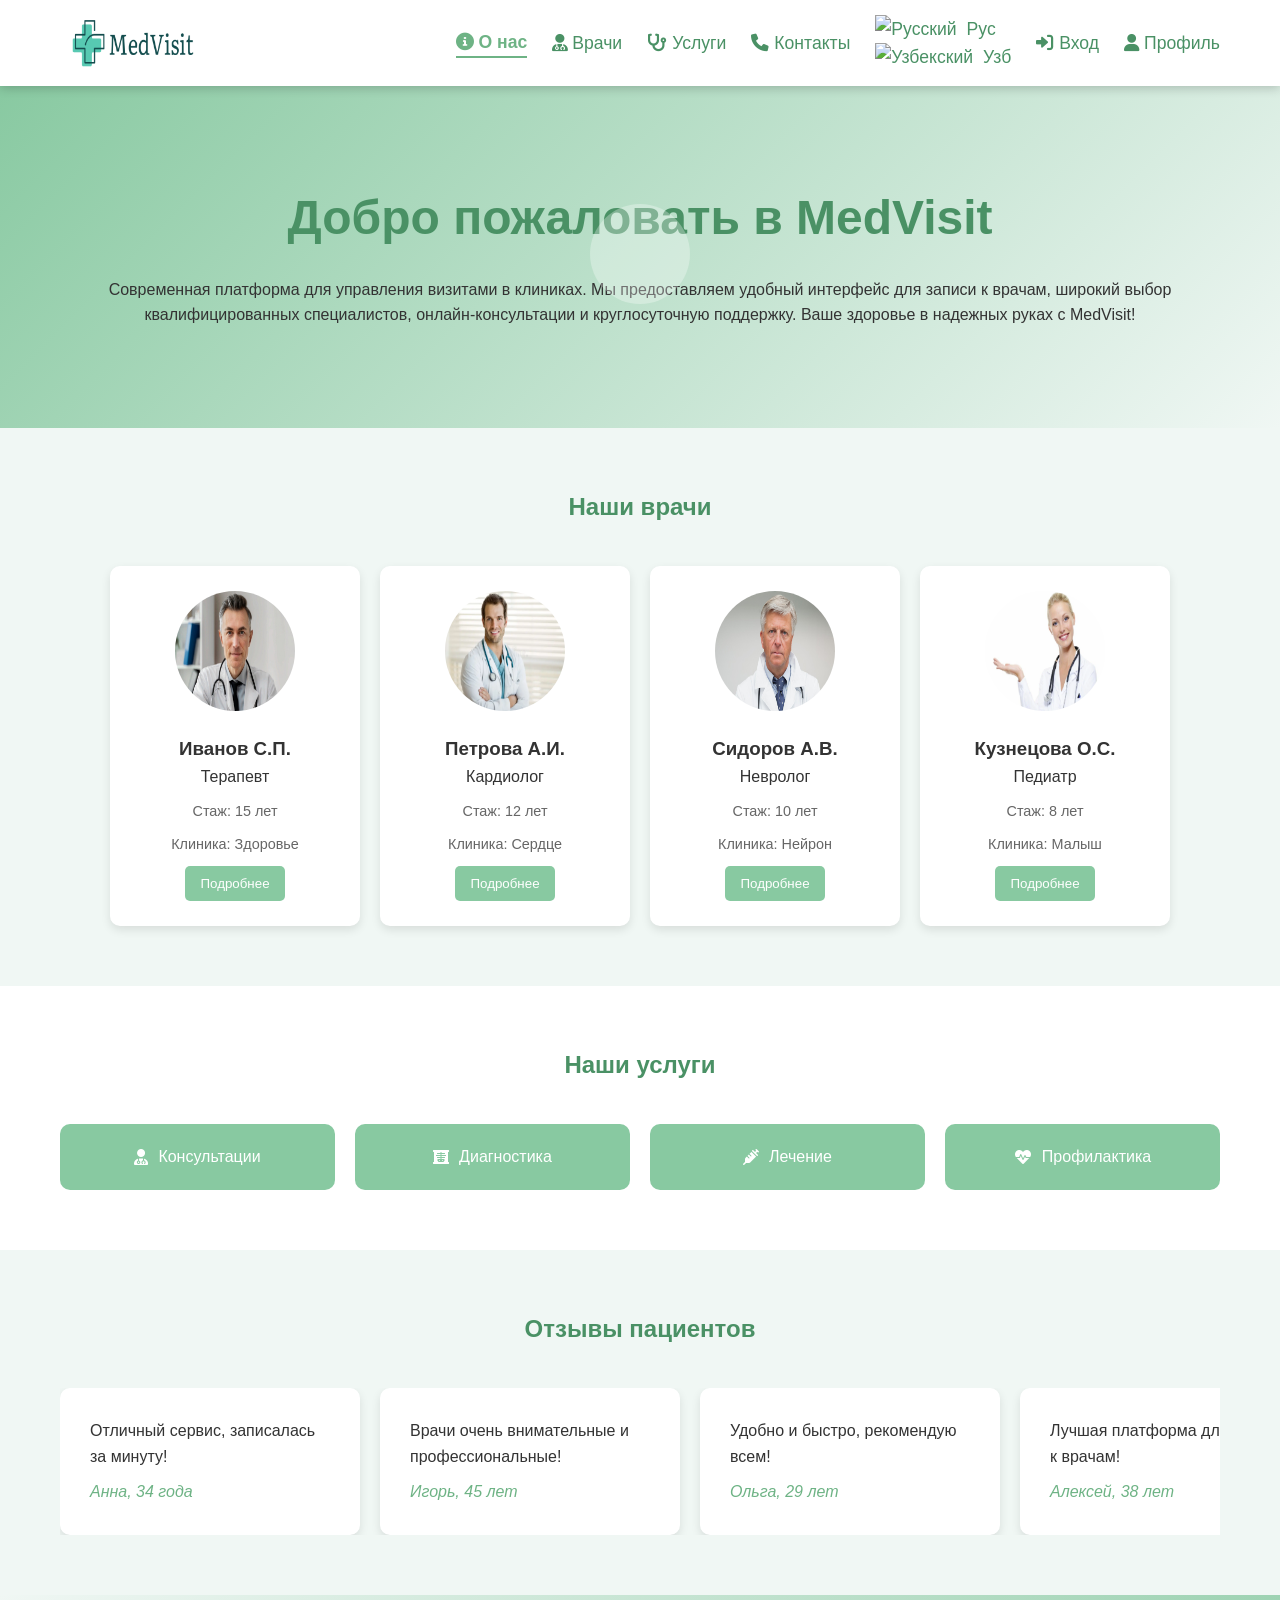
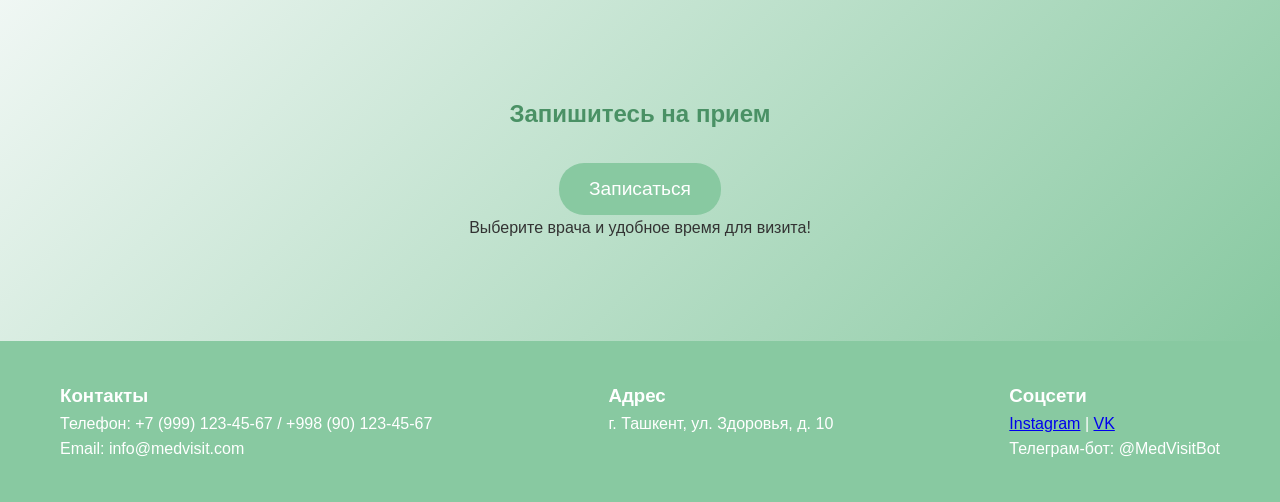
==== src/main/resources/static/index.html @ cb1845bf "html" ====
<!DOCTYPE html>
<html lang="ru">
<head>
    <meta charset="UTF-8">
    <meta name="viewport" content="width=device-width, initial-scale=1.0">
    <title>MedVisit - Управление визитами</title>
    <link rel="stylesheet" href="styles.css">
    <link rel="stylesheet" href="https://cdnjs.cloudflare.com/ajax/libs/font-awesome/6.0.0-beta3/css/all.min.css">
    <link rel="stylesheet" href="https://cdnjs.cloudflare.com/ajax/libs/animate.css/4.1.1/animate.min.css"/>
</head>
<body>
    <header>
        <div class="container">
            <div class="logo"><img src="img/Med Vizit (1).png" alt="MedVisit Logo"> </div>
            <nav>
                <ul>
                    <li><a href="#about"><i class="fas fa-info-circle"></i> <span data-ru="О нас" data-uz="Biz haqimizda">О нас</span></a></li>
                    <li><a href="#doctors"><i class="fas fa-user-md"></i> <span data-ru="Врачи" data-uz="Shifokorlar">Врачи</span></a></li>
                    <li><a href="#services"><i class="fas fa-stethoscope"></i> <span data-ru="Услуги" data-uz="Xizmatlar">Услуги</span></a></li>
                    <li><a href="#contacts"><i class="fas fa-phone"></i> <span data-ru="Контакты" data-uz="Aloqa">Контакты</span></a></li>
                    <li class="lang">
                        <a href="#" class="lang-link active" data-lang="ru"><img src="https://flagcdn.com/16x12/ru.png" alt="Русский"> <span data-ru="Рус" data-uz="Rus">Рус</span></a>
                        <a href="#" class="lang-link" data-lang="uz"><img src="https://flagcdn.com/16x12/uz.png" alt="Узбекский"> <span data-ru="Узб" data-uz="O'zb">Узб</span></a>
                    </li>
                    <li><a href="login.html"><i class="fas fa-sign-in-alt"></i> <span data-ru="Вход" data-uz="Kirish">Вход</span></a></li>
                    <li><a href="#profile"><i class="fas fa-user"></i> <span data-ru="Профиль" data-uz="Profil">Профиль</span></a></li>
                </ul>
            </nav>
        </div>
    </header>

    <main>
        <section id="about" class="hero-section">
            <div class="container">
                <h1 data-ru="Добро пожаловать в MedVisit" data-uz="MedVisitga xush kelibsiz">Добро пожаловать в MedVisit</h1>
                <p data-ru="Современная платформа для управления визитами в клиниках. Мы предоставляем удобный интерфейс для записи к врачам, широкий выбор квалифицированных специалистов, онлайн-консультации и круглосуточную поддержку. Ваше здоровье в надежных руках с MedVisit!" 
                   data-uz="Klinikalardagi tashriflarni boshqarish uchun zamonaviy platforma. Biz shifokorlarga yozilish uchun qulay interfeys, malakali mutaxassislarning keng tanlovi, onlayn maslahatlar va 24/7 yordamni taqdim etamiz. MedVisit bilan sog'ligingiz ishonchli qo'llarda!">
                   Современная платформа для управления визитами в клиниках. Мы предоставляем удобный интерфейс для записи к врачам, широкий выбор квалифицированных специалистов, онлайн-консультации и круглосуточную поддержку. Ваше здоровье в надежных руках с MedVisit!
                </p>
                <div class="pulse-circle"></div>
            </div>
        </section>

        <section id="doctors" class="doctors-section">
            <div class="container">
                <h2 data-ru="Наши врачи" data-uz="Bizning shifokorlar">Наши врачи</h2>
                <div class="doctors-list">
                    <div class="doctor-card" data-doctor="1">
                        <img src="img/doc1.jpg" alt="Иванов С.П.">
                        <h3 data-ru="Иванов С.П." data-uz="Ivanov S.P.">Иванов С.П.</h3>
                        <p data-ru="Терапевт" data-uz="Terapevt">Терапевт</p>
                        <p class="additional-info" data-ru="Стаж: 15 лет" data-uz="Tajriba: 15 yil">Стаж: 15 лет</p>
                        <p class="additional-info" data-ru="Клиника: Здоровье" data-uz="Klinika: Sog'liq">Клиника: Здоровье</p>
                        <button class="details-btn" data-doctor="1" data-ru="Подробнее" data-uz="Batafsil">Подробнее</button>
                    </div>
                    <div class="doctor-card" data-doctor="2">
                        <img src="img/doc2.webp" alt="Петрова А.И.">
                        <h3 data-ru="Петрова А.И." data-uz="Petrova A.I.">Петрова А.И.</h3>
                        <p data-ru="Кардиолог" data-uz="Kardiolog">Кардиолог</p>
                        <p class="additional-info" data-ru="Стаж: 12 лет" data-uz="Tajriba: 12 yil">Стаж: 12 лет</p>
                        <p class="additional-info" data-ru="Клиника: Сердце" data-uz="Klinika: Yurak">Клиника: Сердце</p>
                        <button class="details-btn" data-doctor="2" data-ru="Подробнее" data-uz="Batafsil">Подробнее</button>
                    </div>
                    <div class="doctor-card" data-doctor="3">
                        <img src="img/doc3.jpg" alt="Сидоров А.В.">
                        <h3 data-ru="Сидоров А.В." data-uz="Sidorov A.V.">Сидоров А.В.</h3>
                        <p data-ru="Невролог" data-uz="Nevrolog">Невролог</p>
                        <p class="additional-info" data-ru="Стаж: 10 лет" data-uz="Tajriba: 10 yil">Стаж: 10 лет</p>
                        <p class="additional-info" data-ru="Клиника: Нейрон" data-uz="Klinika: Neyron">Клиника: Нейрон</p>
                        <button class="details-btn" data-doctor="3" data-ru="Подробнее" data-uz="Batafsil">Подробнее</button>
                    </div>
                    <div class="doctor-card" data-doctor="4">
                        <img src="img/doc4.webp" alt="Кузнецова О.С.">
                        <h3 data-ru="Кузнецова О.С." data-uz="Kuznetsova O.S.">Кузнецова О.С.</h3>
                        <p data-ru="Педиатр" data-uz="Pediatr">Педиатр</p>
                        <p class="additional-info" data-ru="Стаж: 8 лет" data-uz="Tajriba: 8 yil">Стаж: 8 лет</p>
                        <p class="additional-info" data-ru="Клиника: Малыш" data-uz="Klinika: Bolajon">Клиника: Малыш</p>
                        <button class="details-btn" data-doctor="4" data-ru="Подробнее" data-uz="Batafsil">Подробнее</button>
                    </div>
                </div>
            </div>
        </section>

        <section id="services" class="services-section">
            <div class="container">
                <h2 data-ru="Наши услуги" data-uz="Bizning xizmatlar">Наши услуги</h2>
                <div class="services-grid">
                    <div class="service-item" data-ru="Консультации" data-uz="Maslahatlar"><i class="fas fa-user-md"></i> Консультации</div>
                    <div class="service-item" data-ru="Диагностика" data-uz="Diagnostika"><i class="fas fa-x-ray"></i> Диагностика</div>
                    <div class="service-item" data-ru="Лечение" data-uz="Davolash"><i class="fas fa-syringe"></i> Лечение</div>
                    <div class="service-item" data-ru="Профилактика" data-uz="Profilaktika"><i class="fas fa-heartbeat"></i> Профилактика</div>
                </div>
            </div>
        </section>

        <section id="testimonials" class="testimonials-section">
            <div class="container">
                <h2 data-ru="Отзывы пациентов" data-uz="Bemorlarning fikrlari">Отзывы пациентов</h2>
                <div class="testimonials-carousel">
                    <div class="testimonial-box">
                        <p data-ru="Отличный сервис, записалась за минуту!" data-uz="Ajoyib xizmat, bir daqiqada ro'yxatdan o'tdim!">Отличный сервис, записалась за минуту!</p>
                        <span data-ru="Анна, 34 года" data-uz="Anna, 34 yosh">Анна, 34 года</span>
                    </div>
                    <div class="testimonial-box">
                        <p data-ru="Врачи очень внимательные и профессиональные!" data-uz="Shifokorlar juda e'tiborli va professional!">Врачи очень внимательные и профессиональные!</p>
                        <span data-ru="Игорь, 45 лет" data-uz="Igor, 45 yosh">Игорь, 45 лет</span>
                    </div>
                    <div class="testimonial-box">
                        <p data-ru="Удобно и быстро, рекомендую всем!" data-uz="Qulay va tez, hammaga tavsiya qilaman!">Удобно и быстро, рекомендую всем!</p>
                        <span data-ru="Ольга, 29 лет" data-uz="Olga, 29 yosh">Ольга, 29 лет</span>
                    </div>
                    <div class="testimonial-box">
                        <p data-ru="Лучшая платформа для записи к врачам!" data-uz="Shifokorlarga yozilish uchun eng yaxshi platforma!">Лучшая платформа для записи к врачам!</p>
                        <span data-ru="Алексей, 38 лет" data-uz="Aleksey, 38 yosh">Алексей, 38 лет</span>
                    </div>
                </div>
            </div>
        </section>

        <section id="appointment" class="appointment-section">
            <div class="container">
                <h2 data-ru="Запишитесь на прием" data-uz="Qabulga yoziling">Запишитесь на прием</h2>
                <button class="btn" data-ru="Записаться" data-uz="Yozilish">Записаться</button>
                <p data-ru="Выберите врача и удобное время для визита!" data-uz="Shifokor va qulay vaqtni tanlang!">Выберите врача и удобное время для визита!</p>
            </div>
        </section>
    </main>

    <footer id="contacts">
        <div class="container">
            <div class="footer-content">
                <div class="footer-section">
                    <h3 data-ru="Контакты" data-uz="Aloqa">Контакты</h3>
                    <p data-ru="Телефон: +7 (999) 123-45-67 / +998 (90) 123-45-67" data-uz="Telefon: +7 (999) 123-45-67 / +998 (90) 123-45-67">Телефон: +7 (999) 123-45-67 / +998 (90) 123-45-67</p>
                    <p data-ru="Email: info@medvisit.com" data-uz="Email: info@medvisit.com">Email: info@medvisit.com</p>
                </div>
                <div class="footer-section">
                    <h3 data-ru="Адрес" data-uz="Manzil">Адрес</h3>
                    <p data-ru="г. Ташкент, ул. Здоровья, д. 10" data-uz="Toshkent sh., Sog'liq ko'chasi, 10-uy">г. Ташкент, ул. Здоровья, д. 10</p>
                </div>
                <div class="footer-section">
                    <h3 data-ru="Соцсети" data-uz="Ijtimoiy tarmoqlar">Соцсети</h3>
                    <p><a href="#" data-ru="Instagram" data-uz="Instagram">Instagram</a> | <a href="#" data-ru="VK" data-uz="VK">VK</a></p>
                    <p data-ru="Телеграм-бот: @MedVisitBot" data-uz="Telegram-bot: @MedVisitBot">Телеграм-бот: @MedVisitBot</p>
                </div>
            </div>
        </div>
    </footer>

    <div class="modal" id="doctor-modal">
        <div class="modal-content">
            <span class="close-btn">×</span>
            <h3 id="modal-doctor-name"></h3>
            <p id="modal-doctor-specialty"></p>
            <p id="modal-doctor-experience"></p>
            <p id="modal-doctor-clinic"></p>
            <p id="modal-doctor-info"></p>
            <button class="modal-btn" data-ru="Записаться на консультацию" data-uz="Konsultatsiyaga yozilish">Записаться на консультацию</button>
        </div>
    </div>

    <script src="https://code.jquery.com/jquery-3.6.0.min.js"></script>
    <script src="script.js"></script>
</body>
</html>
---- src/main/resources/static/styles.css ----
* {
    margin: 0;
    padding: 0;
    box-sizing: border-box;
    font-family: Arial, sans-serif;
}

body {
    background-color: #f0f7f4;
    color: #333;
    line-height: 1.6;
    overflow-x: hidden;
}

.container {
    max-width: 1200px;
    margin: 0 auto;
    padding: 0 20px;
}

/* Header */
header {
    background-color: #ffffff; /* Белый фон */
    color: #4a9165; /* Зеленый цвет текста */
    padding: 15px 0;
    position: fixed;
    width: 100%;
    top: 0;
    z-index: 1000;
    box-shadow: 0 2px 10px rgba(0,0,0,0.2);
    transition: background-color 0.3s ease;
}

header .container {
    display: flex;
    justify-content: space-between;
    align-items: center;
}

.logo {
    font-size: 1.8em;
    font-weight: bold;
    display: flex;
    align-items: center;
    gap: 10px;
}

.logo img {
    width: 150px;
    height: 50px;
}

nav ul {
    list-style: none;
    display: flex;
    gap: 25px;
    align-items: center;
}

nav a {
    color: #4a9165; /* Зеленый цвет ссылок */
    text-decoration: none;
    font-size: 1.1em;
    transition: all 0.3s ease;
    display: flex;
    align-items: center;
    gap: 5px;
}

nav a:hover {
    color: #6eb385; /* Более светлый зеленый при наведении */
    transform: scale(1.1);
}

nav a:hover i {
    animation: spin 1s ease-in-out; /* Однократное вращение */
}

@keyframes spin {
    from { transform: rotate(0deg); }
    to { transform: rotate(360deg); }
}

.lang img {
    vertical-align: middle;
    margin-right: 5px;
}

/* Main */
main {
    margin-top: 80px;
}

.hero-section {
    padding: 100px 0;
    text-align: center;
    position: relative;
    background: linear-gradient(135deg, #88c9a1, #f0f7f4);
}

.hero-section h1 {
    color: #4a9165;
    font-size: 3em;
    margin-bottom: 20px;
    animation: fadeIn 1s ease-in;
}

.pulse-circle {
    position: absolute;
    width: 100px;
    height: 100px;
    background: rgba(255, 255, 255, 0.3);
    border-radius: 50%;
    top: 50%;
    left: 50%;
    transform: translate(-50%, -50%);
    animation: pulse 2s infinite;
}

@keyframes pulse {
    0% { transform: translate(-50%, -50%) scale(1); opacity: 1; }
    100% { transform: translate(-50%, -50%) scale(1.5); opacity: 0; }
}

@keyframes fadeIn {
    from { opacity: 0; }
    to { opacity: 1; }
}

.doctors-section {
    padding: 60px 0;
}

.doctors-section h2 {
    color: #4a9165;
    text-align: center;
    margin-bottom: 40px;
}

.doctors-list {
    display: flex;
    justify-content: center;
    gap: 20px;
    flex-wrap: wrap;
}

.doctor-card {
    background: white;
    padding: 25px;
    border-radius: 10px;
    box-shadow: 0 4px 10px rgba(0,0,0,0.1);
    text-align: center;
    width: 250px; /* Увеличенный размер карточки */
    transition: transform 0.3s ease, box-shadow 0.3s ease;
}

.doctor-card:hover {
    transform: translateY(-10px);
    box-shadow: 0 8px 20px rgba(0,0,0,0.2);
}

.doctor-card img {
    width: 120px; /* Увеличенное изображение */
    height: 120px;
    border-radius: 50%;
    margin-bottom: 15px;
}

.doctor-card p.additional-info {
    font-size: 0.9em;
    color: #666;
    margin-top: 10px;
}

.details-btn {
    background-color: #88c9a1;
    color: white;
    border: none;
    padding: 10px 15px;
    border-radius: 5px;
    cursor: pointer;
    margin-top: 10px;
    transition: background-color 0.3s ease;
}

.details-btn:hover {
    background-color: #6eb385;
}

.services-section {
    padding: 60px 0;
    background-color: #fff;
}

.services-section h2 {
    color: #4a9165;
    text-align: center;
    margin-bottom: 40px;
}

.services-grid {
    display: grid;
    grid-template-columns: repeat(4, 1fr);
    gap: 20px;
}

.service-item {
    background: #88c9a1;
    color: white;
    padding: 20px;
    border-radius: 10px;
    text-align: center;
    transition: all 0.3s ease;
    display: flex;
    align-items: center;
    justify-content: center;
    gap: 10px;
}

.service-item:hover {
    transform: rotate(5deg) scale(1.05);
    background: #6eb385;
}

.testimonials-section {
    padding: 60px 0;
}

.testimonials-section h2 {
    color: #4a9165;
    text-align: center;
    margin-bottom: 40px;
}

.testimonials-carousel {
    display: flex;
    gap: 20px;
    overflow-x: auto;
    scroll-behavior: smooth;
}

.testimonial-box {
    background: white;
    padding: 30px;
    border-radius: 10px;
    min-width: 300px;
    box-shadow: 0 4px 10px rgba(0,0,0,0.1);
    transition: all 0.5s ease;
}

.testimonial-box:hover {
    transform: scale(1.05);
}

.testimonial-box span {
    display: block;
    margin-top: 10px;
    font-style: italic;
    color: #6eb385;
}

.appointment-section {
    padding: 100px 0;
    text-align: center;
    background: linear-gradient(135deg, #f0f7f4, #88c9a1);
}

.appointment-section h2 {
    color: #4a9165;
    margin-bottom: 30px;
}

.btn {
    background-color: #88c9a1;
    color: white;
    padding: 15px 30px;
    border: none;
    border-radius: 25px;
    font-size: 1.2em;
    cursor: pointer;
    transition: all 0.3s ease;
}

.btn:hover {
    background-color: #6eb385;
    transform: scale(1.1);
}

/* Modal */
.modal {
    display: none;
    position: fixed;
    top: 0;
    left: 0;
    width: 100%;
    height: 100%;
    background: rgba(0,0,0,0.5);
    z-index: 2000;
}

.modal-content {
    background: white;
    padding: 20px;
    border-radius: 10px;
    width: 400px;
    max-width: 90%;
    margin: 100px auto;
    position: relative;
    text-align: center;
}

.close-btn {
    position: absolute;
    top: 10px;
    right: 10px;
    font-size: 24px;
    cursor: pointer;
}

.modal-btn {
    background-color: #88c9a1;
    color: white;
    border: none;
    padding: 10px 20px;
    border-radius: 5px;
    cursor: pointer;
    margin-top: 20px;
    transition: background-color 0.3s ease;
}

nav a.active {
    color: #6eb385;
    font-weight: bold;
    border-bottom: 2px solid #6eb385;
}

.modal-btn:hover {
    background-color: #6eb385;
}

/* Footer */
footer {
    background-color: #88c9a1;
    color: white;
    padding: 40px 0;
}

.footer-content {
    display: flex;
    justify-content: space-between;
    flex-wrap: wrap;
    gap: 20px;
}

/* Адаптивность */
@media (max-width: 768px) {
    .services-grid {
        grid-template-columns: repeat(2, 1fr);
    }
}

@media (max-width: 480px) {
    .services-grid {
        grid-template-columns: 1fr;
    }
    .hero-section h1 {
        font-size: 2em;
    }
}
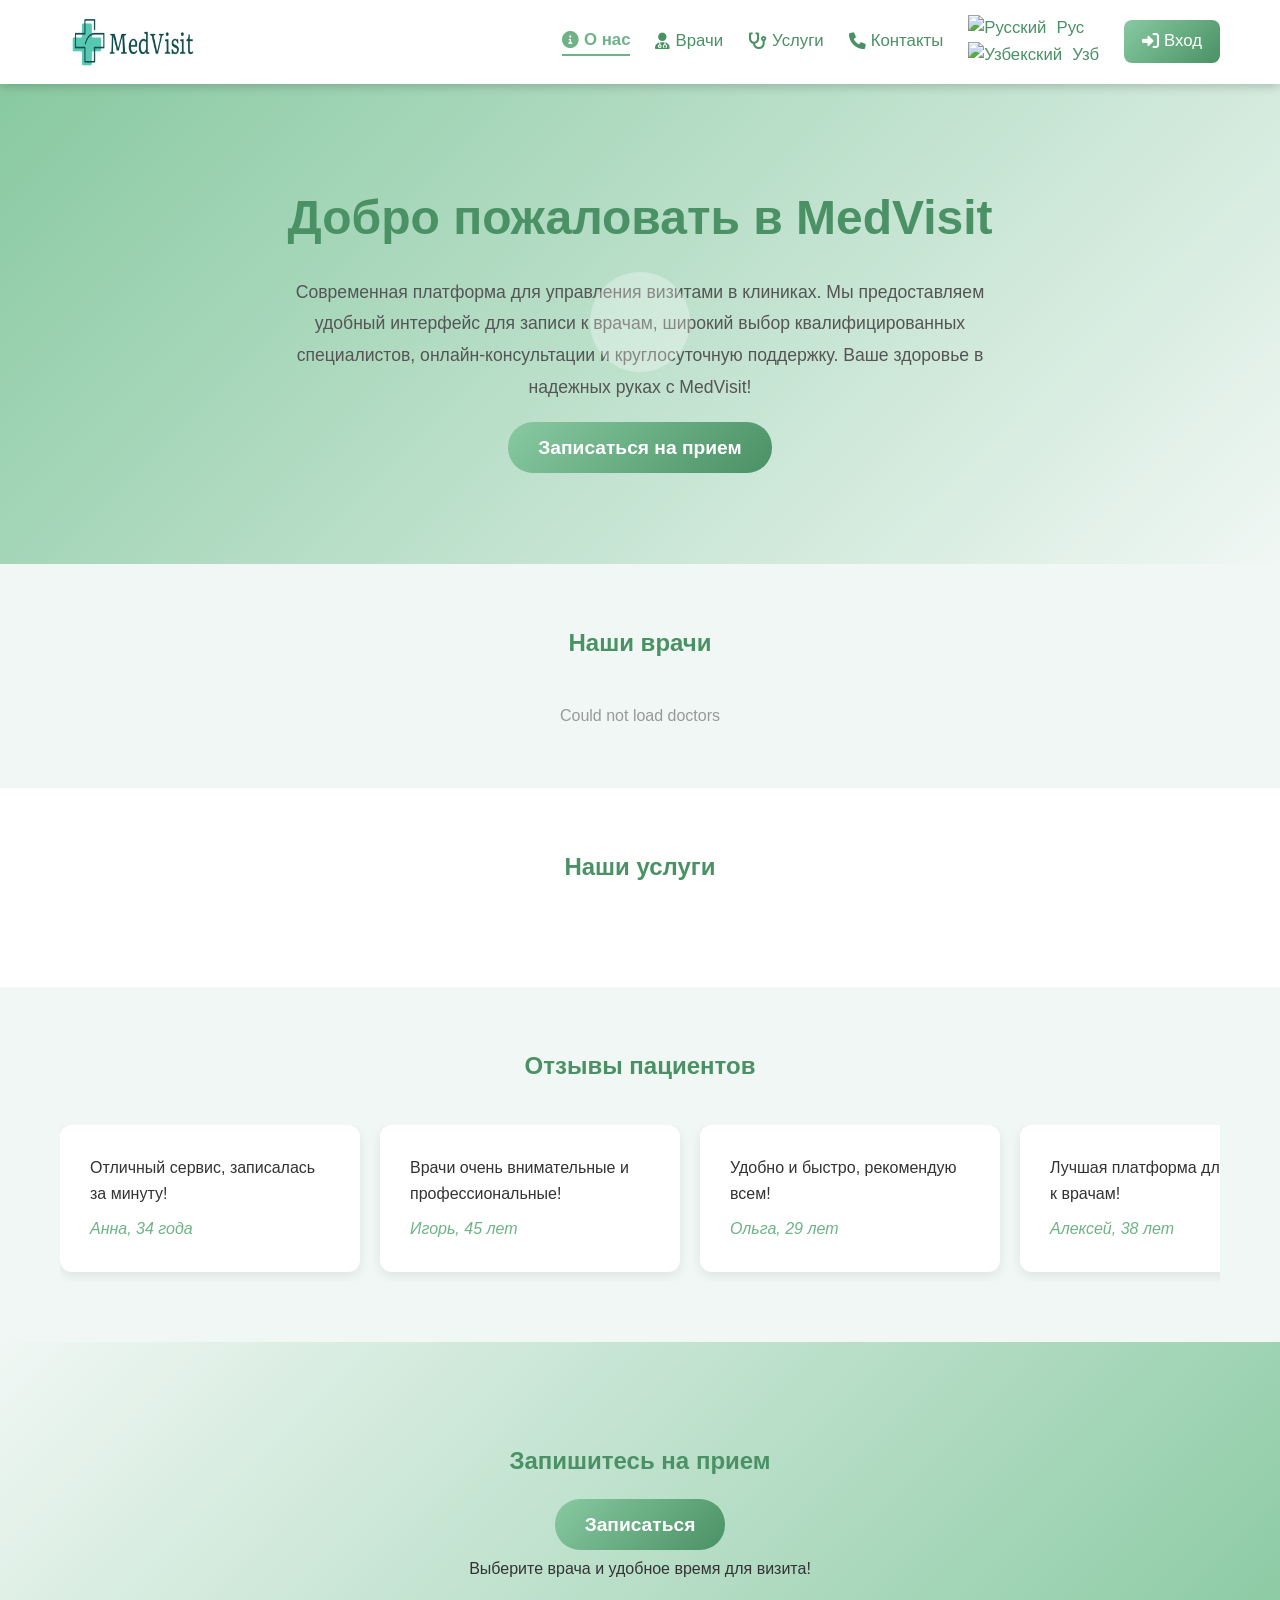
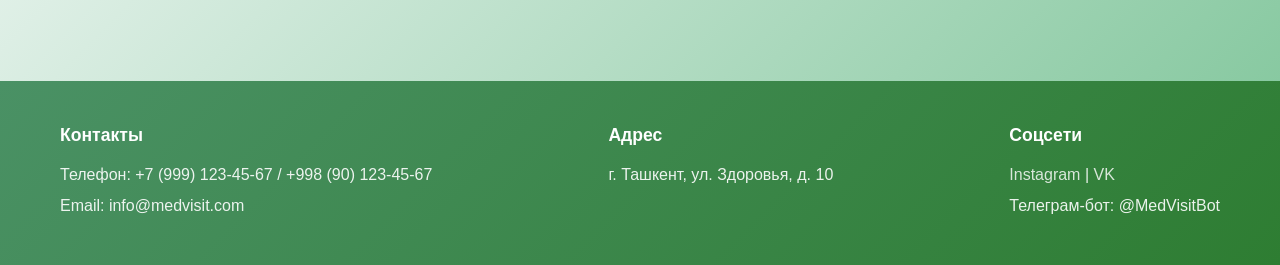
==== commit ebac5d84: "html" ====
--- a/src/main/resources/static/index.html
+++ b/src/main/resources/static/index.html
@@ -3,7 +3,7 @@
 <head>
     <meta charset="UTF-8">
     <meta name="viewport" content="width=device-width, initial-scale=1.0">
-    <title>MedVisit - Управление визитами</title>
+    <title>MedVisit - Healthcare Platform</title>
     <link rel="stylesheet" href="styles.css">
     <link rel="stylesheet" href="https://cdnjs.cloudflare.com/ajax/libs/font-awesome/6.0.0-beta3/css/all.min.css">
     <link rel="stylesheet" href="https://cdnjs.cloudflare.com/ajax/libs/animate.css/4.1.1/animate.min.css"/>
@@ -22,8 +22,8 @@
                         <a href="#" class="lang-link active" data-lang="ru"><img src="https://flagcdn.com/16x12/ru.png" alt="Русский"> <span data-ru="Рус" data-uz="Rus">Рус</span></a>
                         <a href="#" class="lang-link" data-lang="uz"><img src="https://flagcdn.com/16x12/uz.png" alt="Узбекский"> <span data-ru="Узб" data-uz="O'zb">Узб</span></a>
                     </li>
-                    <li><a href="login.html"><i class="fas fa-sign-in-alt"></i> <span data-ru="Вход" data-uz="Kirish">Вход</span></a></li>
-                    <li><a href="#profile"><i class="fas fa-user"></i> <span data-ru="Профиль" data-uz="Profil">Профиль</span></a></li>
+                    <li id="nav-login"><a href="login.html" class="nav-auth-btn"><i class="fas fa-sign-in-alt"></i> <span data-ru="Вход" data-uz="Kirish">Вход</span></a></li>
+                    <li id="nav-dashboard" style="display:none;"><a href="#" id="dashboard-link" class="nav-auth-btn"><i class="fas fa-user"></i> <span data-ru="Кабинет" data-uz="Kabinet">Кабинет</span></a></li>
                 </ul>
             </nav>
         </div>
@@ -33,10 +33,13 @@
         <section id="about" class="hero-section">
             <div class="container">
                 <h1 data-ru="Добро пожаловать в MedVisit" data-uz="MedVisitga xush kelibsiz">Добро пожаловать в MedVisit</h1>
-                <p data-ru="Современная платформа для управления визитами в клиниках. Мы предоставляем удобный интерфейс для записи к врачам, широкий выбор квалифицированных специалистов, онлайн-консультации и круглосуточную поддержку. Ваше здоровье в надежных руках с MedVisit!" 
+                <p data-ru="Современная платформа для управления визитами в клиниках. Мы предоставляем удобный интерфейс для записи к врачам, широкий выбор квалифицированных специалистов, онлайн-консультации и круглосуточную поддержку. Ваше здоровье в надежных руках с MedVisit!"
                    data-uz="Klinikalardagi tashriflarni boshqarish uchun zamonaviy platforma. Biz shifokorlarga yozilish uchun qulay interfeys, malakali mutaxassislarning keng tanlovi, onlayn maslahatlar va 24/7 yordamni taqdim etamiz. MedVisit bilan sog'ligingiz ishonchli qo'llarda!">
                    Современная платформа для управления визитами в клиниках. Мы предоставляем удобный интерфейс для записи к врачам, широкий выбор квалифицированных специалистов, онлайн-консультации и круглосуточную поддержку. Ваше здоровье в надежных руках с MedVisit!
                 </p>
+                <div style="margin-top: 30px;">
+                    <a href="login.html" class="btn" style="text-decoration:none;" data-ru="Записаться на прием" data-uz="Qabulga yozilish">Записаться на прием</a>
+                </div>
                 <div class="pulse-circle"></div>
             </div>
         </section>
@@ -44,39 +47,8 @@
         <section id="doctors" class="doctors-section">
             <div class="container">
                 <h2 data-ru="Наши врачи" data-uz="Bizning shifokorlar">Наши врачи</h2>
-                <div class="doctors-list">
-                    <div class="doctor-card" data-doctor="1">
-                        <img src="img/doc1.jpg" alt="Иванов С.П.">
-                        <h3 data-ru="Иванов С.П." data-uz="Ivanov S.P.">Иванов С.П.</h3>
-                        <p data-ru="Терапевт" data-uz="Terapevt">Терапевт</p>
-                        <p class="additional-info" data-ru="Стаж: 15 лет" data-uz="Tajriba: 15 yil">Стаж: 15 лет</p>
-                        <p class="additional-info" data-ru="Клиника: Здоровье" data-uz="Klinika: Sog'liq">Клиника: Здоровье</p>
-                        <button class="details-btn" data-doctor="1" data-ru="Подробнее" data-uz="Batafsil">Подробнее</button>
-                    </div>
-                    <div class="doctor-card" data-doctor="2">
-                        <img src="img/doc2.webp" alt="Петрова А.И.">
-                        <h3 data-ru="Петрова А.И." data-uz="Petrova A.I.">Петрова А.И.</h3>
-                        <p data-ru="Кардиолог" data-uz="Kardiolog">Кардиолог</p>
-                        <p class="additional-info" data-ru="Стаж: 12 лет" data-uz="Tajriba: 12 yil">Стаж: 12 лет</p>
-                        <p class="additional-info" data-ru="Клиника: Сердце" data-uz="Klinika: Yurak">Клиника: Сердце</p>
-                        <button class="details-btn" data-doctor="2" data-ru="Подробнее" data-uz="Batafsil">Подробнее</button>
-                    </div>
-                    <div class="doctor-card" data-doctor="3">
-                        <img src="img/doc3.jpg" alt="Сидоров А.В.">
-                        <h3 data-ru="Сидоров А.В." data-uz="Sidorov A.V.">Сидоров А.В.</h3>
-                        <p data-ru="Невролог" data-uz="Nevrolog">Невролог</p>
-                        <p class="additional-info" data-ru="Стаж: 10 лет" data-uz="Tajriba: 10 yil">Стаж: 10 лет</p>
-                        <p class="additional-info" data-ru="Клиника: Нейрон" data-uz="Klinika: Neyron">Клиника: Нейрон</p>
-                        <button class="details-btn" data-doctor="3" data-ru="Подробнее" data-uz="Batafsil">Подробнее</button>
-                    </div>
-                    <div class="doctor-card" data-doctor="4">
-                        <img src="img/doc4.webp" alt="Кузнецова О.С.">
-                        <h3 data-ru="Кузнецова О.С." data-uz="Kuznetsova O.S.">Кузнецова О.С.</h3>
-                        <p data-ru="Педиатр" data-uz="Pediatr">Педиатр</p>
-                        <p class="additional-info" data-ru="Стаж: 8 лет" data-uz="Tajriba: 8 yil">Стаж: 8 лет</p>
-                        <p class="additional-info" data-ru="Клиника: Малыш" data-uz="Klinika: Bolajon">Клиника: Малыш</p>
-                        <button class="details-btn" data-doctor="4" data-ru="Подробнее" data-uz="Batafsil">Подробнее</button>
-                    </div>
+                <div class="doctors-list" id="doctors-list">
+                    <!-- Doctors loaded dynamically from API -->
                 </div>
             </div>
         </section>
@@ -84,11 +56,8 @@
         <section id="services" class="services-section">
             <div class="container">
                 <h2 data-ru="Наши услуги" data-uz="Bizning xizmatlar">Наши услуги</h2>
-                <div class="services-grid">
-                    <div class="service-item" data-ru="Консультации" data-uz="Maslahatlar"><i class="fas fa-user-md"></i> Консультации</div>
-                    <div class="service-item" data-ru="Диагностика" data-uz="Diagnostika"><i class="fas fa-x-ray"></i> Диагностика</div>
-                    <div class="service-item" data-ru="Лечение" data-uz="Davolash"><i class="fas fa-syringe"></i> Лечение</div>
-                    <div class="service-item" data-ru="Профилактика" data-uz="Profilaktika"><i class="fas fa-heartbeat"></i> Профилактика</div>
+                <div class="services-grid" id="services-grid">
+                    <!-- Services loaded dynamically from API -->
                 </div>
             </div>
         </section>
@@ -120,8 +89,8 @@
         <section id="appointment" class="appointment-section">
             <div class="container">
                 <h2 data-ru="Запишитесь на прием" data-uz="Qabulga yoziling">Запишитесь на прием</h2>
-                <button class="btn" data-ru="Записаться" data-uz="Yozilish">Записаться</button>
-                <p data-ru="Выберите врача и удобное время для визита!" data-uz="Shifokor va qulay vaqtni tanlang!">Выберите врача и удобное время для визита!</p>
+                <a href="login.html" class="btn" style="text-decoration:none;" data-ru="Записаться" data-uz="Yozilish">Записаться</a>
+                <p style="margin-top:15px;" data-ru="Выберите врача и удобное время для визита!" data-uz="Shifokor va qulay vaqtni tanlang!">Выберите врача и удобное время для визита!</p>
             </div>
         </section>
     </main>
@@ -147,19 +116,168 @@
         </div>
     </footer>
 
+    <!-- Doctor Detail Modal -->
     <div class="modal" id="doctor-modal">
         <div class="modal-content">
-            <span class="close-btn">×</span>
+            <span class="close-btn">&times;</span>
             <h3 id="modal-doctor-name"></h3>
             <p id="modal-doctor-specialty"></p>
-            <p id="modal-doctor-experience"></p>
-            <p id="modal-doctor-clinic"></p>
-            <p id="modal-doctor-info"></p>
-            <button class="modal-btn" data-ru="Записаться на консультацию" data-uz="Konsultatsiyaga yozilish">Записаться на консультацию</button>
+            <p id="modal-doctor-position"></p>
+            <p id="modal-doctor-phone"></p>
+            <p id="modal-doctor-email"></p>
+            <a href="login.html" class="modal-btn" style="display:inline-block;text-decoration:none;" data-ru="Записаться на консультацию" data-uz="Konsultatsiyaga yozilish">Записаться на консультацию</a>
         </div>
     </div>
 
     <script src="https://code.jquery.com/jquery-3.6.0.min.js"></script>
-    <script src="script.js"></script>
+    <script>
+    $(document).ready(function() {
+        // Language switching
+        function updateLanguage(lang) {
+            $('[data-ru]').each(function() {
+                let text = lang === 'ru' ? $(this).data('ru') : $(this).data('uz');
+                if ($(this).is('h1, h2, h3, p, span, button, a')) {
+                    $(this).text(text);
+                }
+            });
+            $('.lang-link').removeClass('active');
+            $(`.lang-link[data-lang="${lang}"]`).addClass('active');
+        }
+        updateLanguage('ru');
+        $('.lang-link').click(function(e) {
+            e.preventDefault();
+            updateLanguage($(this).data('lang'));
+        });
+
+        // Smooth scroll
+        $('nav a').click(function(e) {
+            if ($(this).attr('href') && $(this).attr('href').startsWith('#')) {
+                e.preventDefault();
+                let target = $(this).attr('href');
+                if ($(target).length) {
+                    $('html, body').animate({ scrollTop: $(target).offset().top - 70 }, 800);
+                }
+            }
+        });
+
+        // Check if user is logged in
+        $.get('/api/auth/me').done(function(user) {
+            $('#nav-login').hide();
+            $('#nav-dashboard').show();
+            const dashMap = { ADMIN: '/admin.html', EMPLOYEE: '/doctor.html', CLIENT: '/patient.html' };
+            $('#dashboard-link').attr('href', dashMap[user.role] || '/patient.html');
+        }).fail(function() {
+            $('#nav-login').show();
+            $('#nav-dashboard').hide();
+        });
+
+        // Load doctors from API
+        $.get('/api/employees').done(function(employees) {
+            const doctorImages = ['img/doc1.jpg','img/doc2.webp','img/doc3.jpg','img/doc4.webp',
+                'img/doc5.jpg','img/doc6.jpeg','img/doc7.webp','img/doc8.webp','img/doc9.jpg','img/doc10.jpg'];
+            let html = '';
+            employees.forEach(function(emp, i) {
+                const img = doctorImages[i % doctorImages.length];
+                html += `
+                    <div class="doctor-card" data-doctor="${emp.employeeId}">
+                        <img src="${img}" alt="${escapeHtml(emp.fullName)}">
+                        <h3>${escapeHtml(emp.fullName)}</h3>
+                        <p>${escapeHtml(emp.specialization || emp.position)}</p>
+                        <p class="additional-info">${escapeHtml(emp.position)}</p>
+                        <p class="additional-info"><i class="fas fa-phone"></i> ${escapeHtml(emp.phone || '')}</p>
+                        <button class="details-btn" data-id="${emp.employeeId}"
+                            data-name="${escapeAttr(emp.fullName)}"
+                            data-spec="${escapeAttr(emp.specialization || '')}"
+                            data-pos="${escapeAttr(emp.position || '')}"
+                            data-phone="${escapeAttr(emp.phone || '')}"
+                            data-email="${escapeAttr(emp.email || '')}">Подробнее</button>
+                    </div>`;
+            });
+            if (!employees.length) {
+                html = '<p style="text-align:center;color:#999;">No doctors available</p>';
+            }
+            $('#doctors-list').html(html);
+
+            // Bind modal open
+            $(document).on('click', '.details-btn', function() {
+                $('#modal-doctor-name').text($(this).data('name'));
+                $('#modal-doctor-specialty').text($(this).data('spec'));
+                $('#modal-doctor-position').html('<i class="fas fa-briefcase"></i> ' + $(this).data('pos'));
+                $('#modal-doctor-phone').html('<i class="fas fa-phone"></i> ' + ($(this).data('phone') || 'N/A'));
+                $('#modal-doctor-email').html('<i class="fas fa-envelope"></i> ' + ($(this).data('email') || 'N/A'));
+                $('#doctor-modal').fadeIn();
+            });
+        }).fail(function() {
+            // Fallback static doctors if API fails
+            $('#doctors-list').html('<p style="text-align:center;color:#999;">Could not load doctors</p>');
+        });
+
+        // Load services from API
+        $.get('/api/services').done(function(services) {
+            const icons = ['fa-user-md', 'fa-x-ray', 'fa-syringe', 'fa-heartbeat', 'fa-stethoscope', 'fa-pills'];
+            let html = '';
+            services.forEach(function(svc, i) {
+                const icon = icons[i % icons.length];
+                html += `<div class="service-item"><i class="fas ${icon}"></i> ${escapeHtml(svc.name)} - ${Number(svc.price).toLocaleString()} UZS</div>`;
+            });
+            if (!services.length) {
+                html = `<div class="service-item"><i class="fas fa-user-md"></i> Консультации</div>
+                        <div class="service-item"><i class="fas fa-x-ray"></i> Диагностика</div>
+                        <div class="service-item"><i class="fas fa-syringe"></i> Лечение</div>
+                        <div class="service-item"><i class="fas fa-heartbeat"></i> Профилактика</div>`;
+            }
+            $('#services-grid').html(html);
+        });
+
+        // Modal close
+        $('.close-btn').click(function() { $('#doctor-modal').fadeOut(); });
+        $('#doctor-modal').click(function(e) { if (e.target === this) $(this).fadeOut(); });
+
+        // Header scroll effect
+        $(window).scroll(function() {
+            if ($(this).scrollTop() > 50) {
+                $('header').css({ 'background-color': '#f0f7f4', 'box-shadow': '0 4px 15px rgba(0,0,0,0.1)' });
+            } else {
+                $('header').css({ 'background-color': '#ffffff', 'box-shadow': '0 2px 10px rgba(0,0,0,0.2)' });
+            }
+        });
+
+        // Scroll animations
+        $(window).scroll(function() {
+            $('.doctor-card, .service-item, .testimonial-box').each(function() {
+                if ($(window).scrollTop() + $(window).height() > $(this).offset().top) {
+                    $(this).addClass('animate__animated animate__fadeInUp');
+                }
+            });
+        });
+
+        // Carousel auto-scroll
+        function autoScrollTestimonials() {
+            $('.testimonials-carousel').animate({ scrollLeft: '+=300' }, 1000, function() {
+                if ($(this).scrollLeft() + $(this).innerWidth() >= $(this)[0].scrollWidth) {
+                    $(this).animate({ scrollLeft: 0 }, 1000);
+                }
+            });
+        }
+        setInterval(autoScrollTestimonials, 5000);
+
+        // Logo animation
+        $('.logo img').addClass('animate__animated animate__bounceIn').css('animation-duration', '1s');
+
+        // Active nav highlight
+        $(window).on('scroll', function() {
+            $('nav a[href^="#"]').each(function() {
+                let section = $($(this).attr('href'));
+                if (section.length && $(window).scrollTop() >= section.offset().top - 80) {
+                    $('nav a').removeClass('active');
+                    $(this).addClass('active');
+                }
+            });
+        });
+    });
+
+    function escapeHtml(t) { if (!t) return ''; const d = document.createElement('div'); d.textContent = t; return d.innerHTML; }
+    function escapeAttr(t) { if (!t) return ''; return t.replace(/"/g, '&quot;').replace(/'/g, '&#39;').replace(/</g, '&lt;').replace(/>/g, '&gt;'); }
+    </script>
 </body>
-</html>+</html>
--- a/src/main/resources/static/styles.css
+++ b/src/main/resources/static/styles.css
@@ -2,7 +2,7 @@
     margin: 0;
     padding: 0;
     box-sizing: border-box;
-    font-family: Arial, sans-serif;
+    font-family: 'Segoe UI', Arial, sans-serif;
 }
 
 body {
@@ -20,8 +20,8 @@
 
 /* Header */
 header {
-    background-color: #ffffff; /* Белый фон */
-    color: #4a9165; /* Зеленый цвет текста */
+    background-color: #ffffff;
+    color: #4a9165;
     padding: 15px 0;
     position: fixed;
     width: 100%;
@@ -58,9 +58,9 @@
 }
 
 nav a {
-    color: #4a9165; /* Зеленый цвет ссылок */
+    color: #4a9165;
     text-decoration: none;
-    font-size: 1.1em;
+    font-size: 1.05em;
     transition: all 0.3s ease;
     display: flex;
     align-items: center;
@@ -68,12 +68,27 @@
 }
 
 nav a:hover {
-    color: #6eb385; /* Более светлый зеленый при наведении */
-    transform: scale(1.1);
+    color: #6eb385;
+    transform: scale(1.05);
 }
 
 nav a:hover i {
-    animation: spin 1s ease-in-out; /* Однократное вращение */
+    animation: spin 1s ease-in-out;
+}
+
+/* Auth button in nav */
+.nav-auth-btn {
+    background: linear-gradient(135deg, #88c9a1, #4a9165);
+    color: white !important;
+    padding: 8px 18px;
+    border-radius: 8px;
+    font-weight: 500;
+    transition: all 0.3s ease;
+}
+
+.nav-auth-btn:hover {
+    transform: translateY(-2px) !important;
+    box-shadow: 0 4px 12px rgba(74, 145, 101, 0.3);
 }
 
 @keyframes spin {
@@ -103,6 +118,14 @@
     font-size: 3em;
     margin-bottom: 20px;
     animation: fadeIn 1s ease-in;
+}
+
+.hero-section p {
+    max-width: 700px;
+    margin: 0 auto;
+    font-size: 1.1em;
+    color: #555;
+    line-height: 1.8;
 }
 
 .pulse-circle {
@@ -115,6 +138,7 @@
     left: 50%;
     transform: translate(-50%, -50%);
     animation: pulse 2s infinite;
+    pointer-events: none;
 }
 
 @keyframes pulse {
@@ -147,44 +171,52 @@
 .doctor-card {
     background: white;
     padding: 25px;
-    border-radius: 10px;
-    box-shadow: 0 4px 10px rgba(0,0,0,0.1);
-    text-align: center;
-    width: 250px; /* Увеличенный размер карточки */
+    border-radius: 12px;
+    box-shadow: 0 4px 12px rgba(0,0,0,0.08);
+    text-align: center;
+    width: 260px;
     transition: transform 0.3s ease, box-shadow 0.3s ease;
 }
 
 .doctor-card:hover {
-    transform: translateY(-10px);
-    box-shadow: 0 8px 20px rgba(0,0,0,0.2);
+    transform: translateY(-8px);
+    box-shadow: 0 8px 24px rgba(0,0,0,0.15);
 }
 
 .doctor-card img {
-    width: 120px; /* Увеличенное изображение */
+    width: 120px;
     height: 120px;
     border-radius: 50%;
     margin-bottom: 15px;
+    object-fit: cover;
+}
+
+.doctor-card h3 {
+    color: #333;
+    margin-bottom: 6px;
 }
 
 .doctor-card p.additional-info {
     font-size: 0.9em;
     color: #666;
-    margin-top: 10px;
+    margin-top: 8px;
 }
 
 .details-btn {
-    background-color: #88c9a1;
+    background: linear-gradient(135deg, #88c9a1, #4a9165);
     color: white;
     border: none;
-    padding: 10px 15px;
-    border-radius: 5px;
+    padding: 10px 20px;
+    border-radius: 8px;
     cursor: pointer;
-    margin-top: 10px;
-    transition: background-color 0.3s ease;
+    margin-top: 12px;
+    transition: all 0.3s ease;
+    font-weight: 500;
 }
 
 .details-btn:hover {
-    background-color: #6eb385;
+    transform: scale(1.05);
+    box-shadow: 0 4px 12px rgba(74, 145, 101, 0.3);
 }
 
 .services-section {
@@ -200,26 +232,27 @@
 
 .services-grid {
     display: grid;
-    grid-template-columns: repeat(4, 1fr);
+    grid-template-columns: repeat(auto-fit, minmax(220px, 1fr));
     gap: 20px;
 }
 
 .service-item {
-    background: #88c9a1;
+    background: linear-gradient(135deg, #88c9a1, #4a9165);
     color: white;
     padding: 20px;
-    border-radius: 10px;
+    border-radius: 12px;
     text-align: center;
     transition: all 0.3s ease;
     display: flex;
     align-items: center;
     justify-content: center;
     gap: 10px;
+    font-weight: 500;
 }
 
 .service-item:hover {
-    transform: rotate(5deg) scale(1.05);
-    background: #6eb385;
+    transform: translateY(-4px) scale(1.02);
+    box-shadow: 0 6px 16px rgba(74, 145, 101, 0.3);
 }
 
 .testimonials-section {
@@ -237,19 +270,20 @@
     gap: 20px;
     overflow-x: auto;
     scroll-behavior: smooth;
+    padding-bottom: 10px;
 }
 
 .testimonial-box {
     background: white;
     padding: 30px;
-    border-radius: 10px;
+    border-radius: 12px;
     min-width: 300px;
-    box-shadow: 0 4px 10px rgba(0,0,0,0.1);
+    box-shadow: 0 4px 12px rgba(0,0,0,0.08);
     transition: all 0.5s ease;
 }
 
 .testimonial-box:hover {
-    transform: scale(1.05);
+    transform: scale(1.03);
 }
 
 .testimonial-box span {
@@ -271,7 +305,7 @@
 }
 
 .btn {
-    background-color: #88c9a1;
+    background: linear-gradient(135deg, #88c9a1, #4a9165);
     color: white;
     padding: 15px 30px;
     border: none;
@@ -279,11 +313,12 @@
     font-size: 1.2em;
     cursor: pointer;
     transition: all 0.3s ease;
+    font-weight: 600;
 }
 
 .btn:hover {
-    background-color: #6eb385;
-    transform: scale(1.1);
+    transform: scale(1.05);
+    box-shadow: 0 6px 20px rgba(74, 145, 101, 0.3);
 }
 
 /* Modal */
@@ -300,32 +335,55 @@
 
 .modal-content {
     background: white;
-    padding: 20px;
-    border-radius: 10px;
-    width: 400px;
+    padding: 28px;
+    border-radius: 16px;
+    width: 420px;
     max-width: 90%;
     margin: 100px auto;
     position: relative;
     text-align: center;
+    box-shadow: 0 8px 32px rgba(0,0,0,0.15);
+}
+
+.modal-content h3 {
+    color: #4a9165;
+    font-size: 1.4em;
+    margin-bottom: 12px;
+}
+
+.modal-content p {
+    color: #666;
+    margin-bottom: 8px;
 }
 
 .close-btn {
     position: absolute;
-    top: 10px;
-    right: 10px;
+    top: 12px;
+    right: 16px;
     font-size: 24px;
     cursor: pointer;
+    color: #999;
+}
+
+.close-btn:hover {
+    color: #333;
 }
 
 .modal-btn {
-    background-color: #88c9a1;
+    background: linear-gradient(135deg, #88c9a1, #4a9165);
     color: white;
     border: none;
-    padding: 10px 20px;
-    border-radius: 5px;
+    padding: 12px 24px;
+    border-radius: 8px;
     cursor: pointer;
     margin-top: 20px;
-    transition: background-color 0.3s ease;
+    transition: all 0.3s ease;
+    font-weight: 500;
+}
+
+.modal-btn:hover {
+    transform: scale(1.05);
+    box-shadow: 0 4px 12px rgba(74, 145, 101, 0.3);
 }
 
 nav a.active {
@@ -334,15 +392,21 @@
     border-bottom: 2px solid #6eb385;
 }
 
-.modal-btn:hover {
-    background-color: #6eb385;
-}
-
 /* Footer */
 footer {
-    background-color: #88c9a1;
+    background: linear-gradient(135deg, #4a9165, #2e7d32);
     color: white;
     padding: 40px 0;
+}
+
+footer a {
+    color: rgba(255,255,255,0.9);
+    text-decoration: none;
+}
+
+footer a:hover {
+    color: white;
+    text-decoration: underline;
 }
 
 .footer-content {
@@ -352,19 +416,54 @@
     gap: 20px;
 }
 
-/* Адаптивность */
+.footer-section h3 {
+    margin-bottom: 12px;
+    font-size: 1.1em;
+}
+
+.footer-section p {
+    margin-bottom: 6px;
+    opacity: 0.9;
+}
+
+/* Responsive */
 @media (max-width: 768px) {
-    .services-grid {
-        grid-template-columns: repeat(2, 1fr);
+    nav ul {
+        gap: 12px;
+    }
+    nav a {
+        font-size: 0.9em;
+    }
+    .hero-section h1 {
+        font-size: 2.2em;
+    }
+    .doctors-list {
+        justify-content: center;
+    }
+    .doctor-card {
+        width: 100%;
+        max-width: 300px;
     }
 }
 
 @media (max-width: 480px) {
-    .services-grid {
-        grid-template-columns: 1fr;
+    header .container {
+        flex-direction: column;
+        gap: 10px;
+    }
+    nav ul {
+        flex-wrap: wrap;
+        justify-content: center;
+        gap: 8px;
     }
     .hero-section h1 {
-        font-size: 2em;
-    }
-}
-
+        font-size: 1.8em;
+    }
+    .hero-section {
+        padding: 60px 0;
+    }
+    .footer-content {
+        flex-direction: column;
+    }
+}
+
